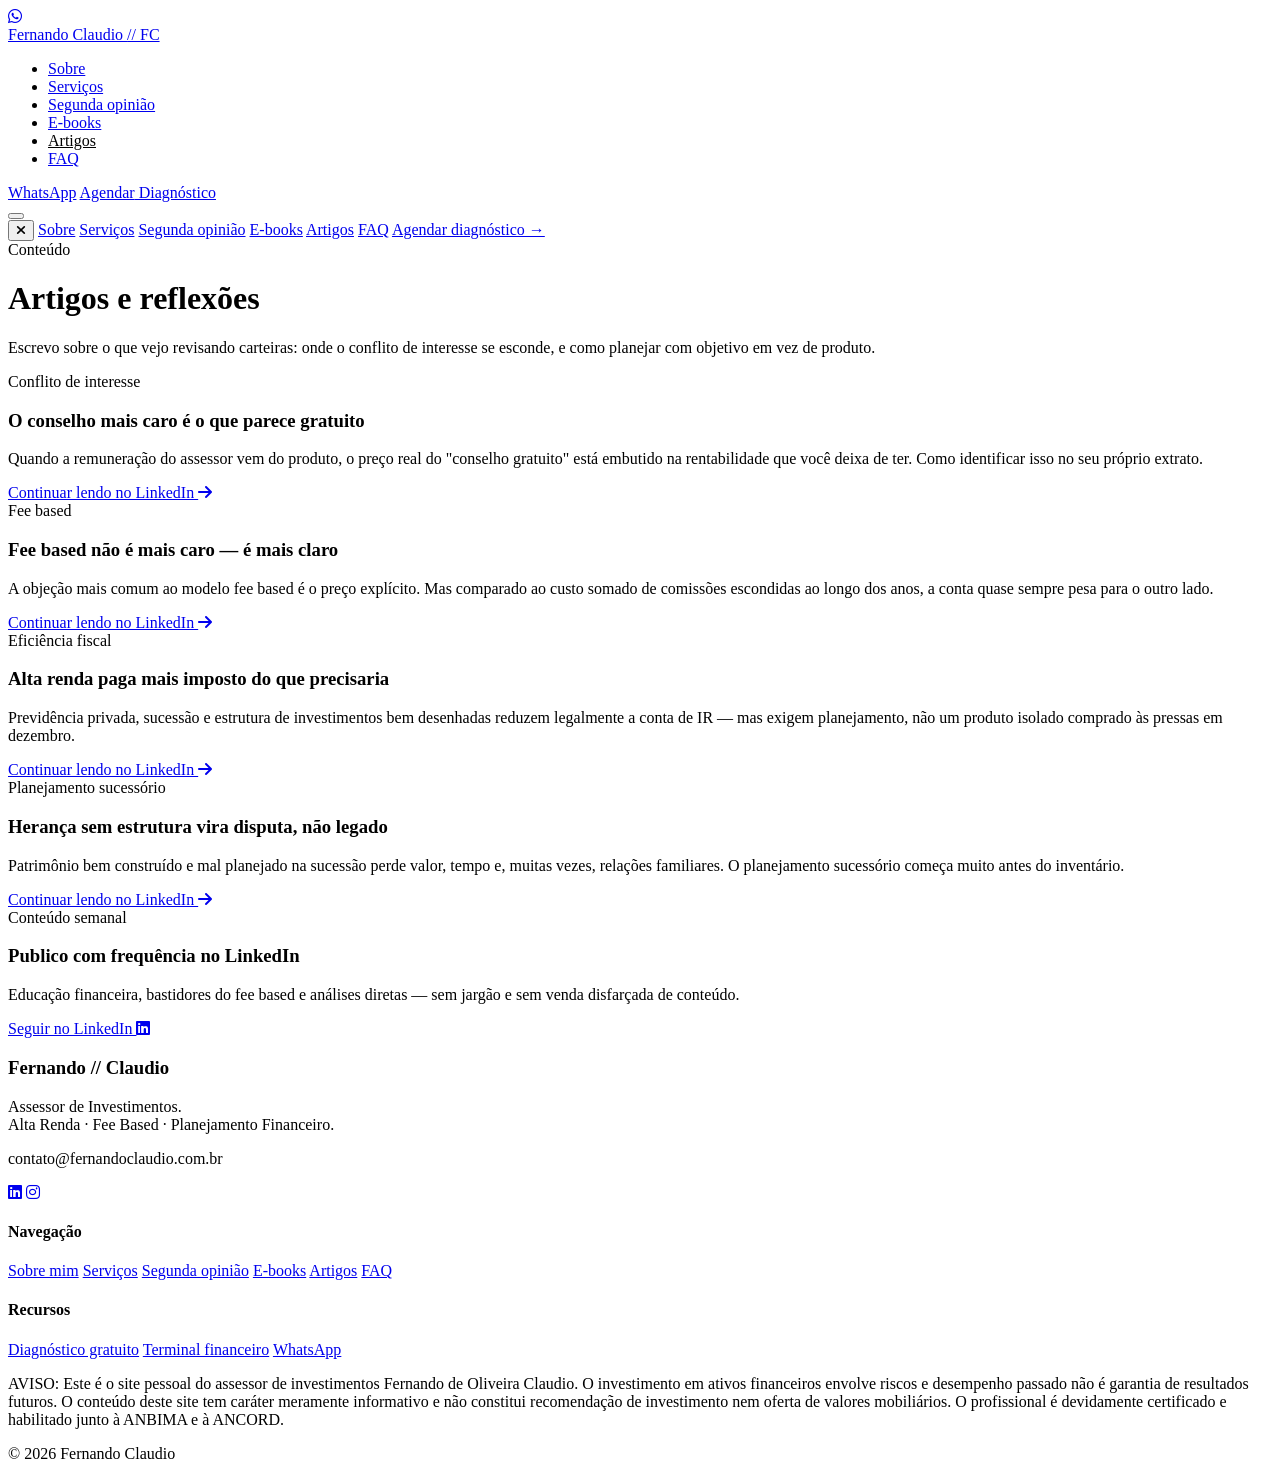
==== artigos.html @ 18c831c4 "Add artigos.html for article reflections" ====
<!DOCTYPE html>
<html lang="pt-br">
<head>
<meta charset="UTF-8">
<meta name="viewport" content="width=device-width, initial-scale=1.0">
<title>Artigos | Fernando Claudio</title>
<meta name="description" content="Reflexões sobre fee based, conflito de interesse, eficiência fiscal e planejamento patrimonial — direto, sem jargão.">
<link rel="canonical" href="https://www.fernandoclaudio.com.br/artigos.html">
<meta property="og:type" content="website">
<meta property="og:title" content="Artigos | Fernando Claudio">
<meta property="og:description" content="Reflexões sobre fee based, conflito de interesse e planejamento patrimonial.">
<meta property="og:image" content="https://www.fernandoclaudio.com.br/assets/fernando-perfil.jpg">

<link rel="preconnect" href="https://fonts.googleapis.com">
<link rel="preconnect" href="https://fonts.gstatic.com" crossorigin>
<link href="https://fonts.googleapis.com/css2?family=Source+Serif+4:ital,opsz,wght@0,8..60,400;0,8..60,500;1,8..60,400;1,8..60,500&family=Inter:wght@300;400;500;600&family=IBM+Plex+Mono:wght@400;500&display=swap" rel="stylesheet">
<link rel="stylesheet" href="https://cdnjs.cloudflare.com/ajax/libs/font-awesome/6.4.0/css/all.min.css">
<link rel="stylesheet" href="css/style.css">
</head>
<body>

<a href="https://api.whatsapp.com/send/?phone=5516981180180" class="whatsapp-float" target="_blank" aria-label="Falar no WhatsApp">
    <i class="fab fa-whatsapp"></i>
</a>

<!-- ══ NAVBAR ══ -->
<nav class="navbar scrolled" id="navbar">
    <div class="container navbar-inner">
        <a href="index.html" class="navbar-brand">Fernando Claudio <span class="mark">// FC</span></a>
        <ul class="navbar-links">
            <li><a href="index.html#sobre">Sobre</a></li>
            <li><a href="index.html#servicos">Serviços</a></li>
            <li><a href="index.html#segunda-opiniao">Segunda opinião</a></li>
            <li><a href="ebooks.html">E-books</a></li>
            <li><a href="artigos.html" style="color:var(--petrol-lt);">Artigos</a></li>
            <li><a href="index.html#faq">FAQ</a></li>
        </ul>
        <div class="navbar-cta">
            <a href="https://api.whatsapp.com/send/?phone=5516981180180" class="btn btn-ghost-dark" target="_blank">WhatsApp</a>
            <a href="https://calendly.com/soufernando/30min" class="btn btn-primary" target="_blank"><span class="long">Agendar</span> Diagnóstico</a>
        </div>
        <button class="hamburger" id="hamburger" aria-label="Abrir menu"><span></span><span></span><span></span></button>
    </div>
</nav>

<div class="mobile-menu" id="mobileMenu">
    <button class="mobile-close" id="mobileClose" aria-label="Fechar menu"><i class="fas fa-times"></i></button>
    <a href="index.html#sobre" class="mobile-link">Sobre</a>
    <a href="index.html#servicos" class="mobile-link">Serviços</a>
    <a href="index.html#segunda-opiniao" class="mobile-link">Segunda opinião</a>
    <a href="ebooks.html" class="mobile-link">E-books</a>
    <a href="artigos.html" class="mobile-link">Artigos</a>
    <a href="index.html#faq" class="mobile-link">FAQ</a>
    <a href="https://calendly.com/soufernando/30min" target="_blank" class="mm-cta">Agendar diagnóstico →</a>
</div>

<!-- ══ CABEÇALHO ══ -->
<header class="page-header">
    <div class="container">
        <div class="page-header-inner">
            <span class="eyebrow">Conteúdo</span>
            <h1>Artigos e <span class="accent">reflexões</span></h1>
            <p>Escrevo sobre o que vejo revisando carteiras: onde o conflito de interesse se esconde, e como planejar com objetivo em vez de produto.</p>
        </div>
    </div>
</header>

<!-- ══ GRID DE ARTIGOS ══ -->
<section class="section section--white">
    <div class="container">
        <div class="art-grid fade-up">

            <div class="art-card">
                <span class="art-tag">Conflito de interesse</span>
                <h3>O conselho mais caro é o que parece gratuito</h3>
                <p>Quando a remuneração do assessor vem do produto, o preço real do "conselho gratuito" está embutido na rentabilidade que você deixa de ter. Como identificar isso no seu próprio extrato.</p>
                <a href="https://www.linkedin.com/pulse/o-conselho-mais-caro-%C3%A9-que-parece-gratuito-de-oliveira-claudio-n7nff" target="_blank" class="readmore">Continuar lendo no LinkedIn <i class="fas fa-arrow-right"></i></a>
            </div>

            <div class="art-card">
                <span class="art-tag">Fee based</span>
                <h3>Fee based não é mais caro — é mais claro</h3>
                <p>A objeção mais comum ao modelo fee based é o preço explícito. Mas comparado ao custo somado de comissões escondidas ao longo dos anos, a conta quase sempre pesa para o outro lado.</p>
                <a href="https://www.linkedin.com/in/fernandodoc/" target="_blank" class="readmore">Continuar lendo no LinkedIn <i class="fas fa-arrow-right"></i></a>
            </div>

            <div class="art-card">
                <span class="art-tag">Eficiência fiscal</span>
                <h3>Alta renda paga mais imposto do que precisaria</h3>
                <p>Previdência privada, sucessão e estrutura de investimentos bem desenhadas reduzem legalmente a conta de IR — mas exigem planejamento, não um produto isolado comprado às pressas em dezembro.</p>
                <a href="https://www.linkedin.com/in/fernandodoc/" target="_blank" class="readmore">Continuar lendo no LinkedIn <i class="fas fa-arrow-right"></i></a>
            </div>

            <div class="art-card">
                <span class="art-tag">Planejamento sucessório</span>
                <h3>Herança sem estrutura vira disputa, não legado</h3>
                <p>Patrimônio bem construído e mal planejado na sucessão perde valor, tempo e, muitas vezes, relações familiares. O planejamento sucessório começa muito antes do inventário.</p>
                <a href="https://www.linkedin.com/in/fernandodoc/" target="_blank" class="readmore">Continuar lendo no LinkedIn <i class="fas fa-arrow-right"></i></a>
            </div>

        </div>

        <div class="art-follow fade-up" style="transition-delay:.1s;">
            <span class="eyebrow" style="justify-content:center;">Conteúdo semanal</span>
            <h3>Publico com frequência no LinkedIn</h3>
            <p>Educação financeira, bastidores do fee based e análises diretas — sem jargão e sem venda disfarçada de conteúdo.</p>
            <a href="https://www.linkedin.com/in/fernandodoc/" target="_blank" class="btn btn-primary">Seguir no LinkedIn <i class="fab fa-linkedin"></i></a>
        </div>
    </div>
</section>

<!-- ══ FOOTER ══ -->
<footer>
    <div class="container">
        <div class="footer-top">
            <div class="footer-brand">
                <h3>Fernando <span class="mark">// Claudio</span></h3>
                <p>Assessor de Investimentos.<br>Alta Renda · Fee Based · Planejamento Financeiro.</p>
                <p style="margin-top:8px;">contato@fernandoclaudio.com.br</p>
                <div class="footer-social">
                    <a href="https://www.linkedin.com/in/fernandodoc/" target="_blank" aria-label="LinkedIn"><i class="fab fa-linkedin"></i></a>
                    <a href="https://instagram.com/ofernandodoc" target="_blank" aria-label="Instagram"><i class="fab fa-instagram"></i></a>
                </div>
            </div>
            <div class="footer-col">
                <h4>Navegação</h4>
                <a href="index.html#sobre">Sobre mim</a>
                <a href="index.html#servicos">Serviços</a>
                <a href="index.html#segunda-opiniao">Segunda opinião</a>
                <a href="ebooks.html">E-books</a>
                <a href="artigos.html" class="active">Artigos</a>
                <a href="index.html#faq">FAQ</a>
            </div>
            <div class="footer-col">
                <h4>Recursos</h4>
                <a href="https://calendly.com/soufernando/30min" target="_blank">Diagnóstico gratuito</a>
                <a href="https://fernando-doc.streamlit.app/" target="_blank">Terminal financeiro</a>
                <a href="https://api.whatsapp.com/send/?phone=5516981180180" target="_blank">WhatsApp</a>
            </div>
        </div>
        <div class="footer-bottom">
            <p class="footer-compliance">
                AVISO: Este é o site pessoal do assessor de investimentos Fernando de Oliveira Claudio. O investimento em ativos financeiros envolve riscos e desempenho passado não é garantia de resultados futuros. O conteúdo deste site tem caráter meramente informativo e não constitui recomendação de investimento nem oferta de valores mobiliários. O profissional é devidamente certificado e habilitado junto à ANBIMA e à ANCORD.
            </p>
            <p class="footer-copy">© 2026 Fernando Claudio</p>
        </div>
    </div>
</footer>

<script src="js/main.js"></script>
</body>
</html>
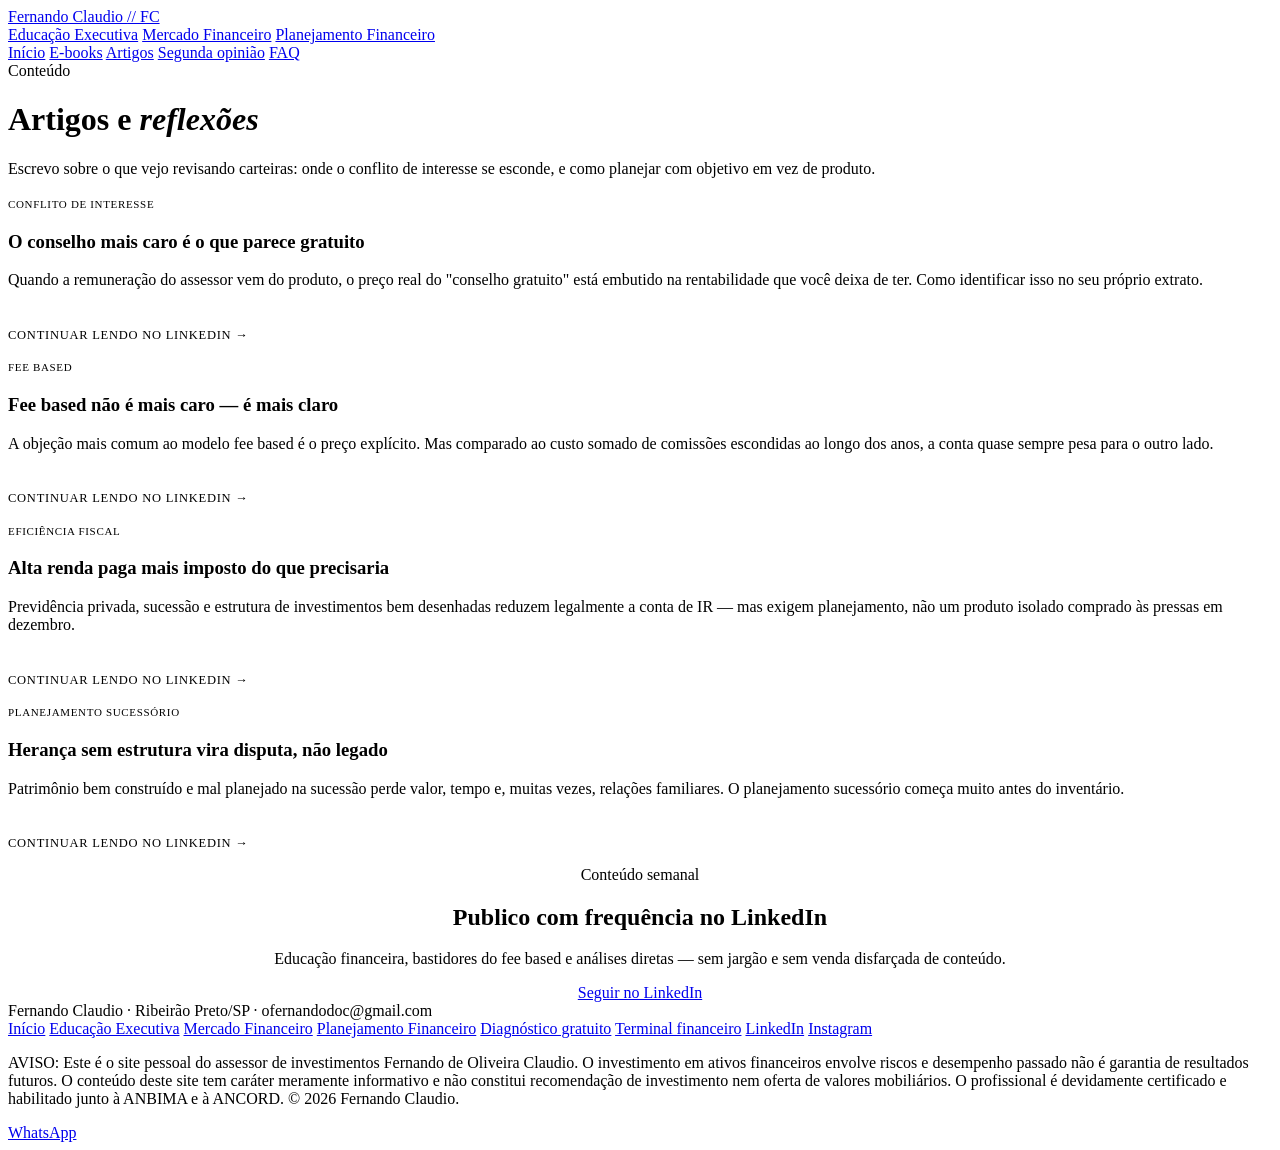
==== commit db1a9139: "Fix HTML structure and update meta tags" ====
--- a/artigos.html
+++ b/artigos.html
@@ -1,152 +1,114 @@
 <!DOCTYPE html>
-<html lang="pt-br">
+<html lang="pt-BR">
 <head>
-<meta charset="UTF-8">
-<meta name="viewport" content="width=device-width, initial-scale=1.0">
+<meta charset="utf-8">
+<meta name="viewport" content="width=device-width, initial-scale=1">
 <title>Artigos | Fernando Claudio</title>
 <meta name="description" content="Reflexões sobre fee based, conflito de interesse, eficiência fiscal e planejamento patrimonial — direto, sem jargão.">
 <link rel="canonical" href="https://www.fernandoclaudio.com.br/artigos.html">
 <meta property="og:type" content="website">
 <meta property="og:title" content="Artigos | Fernando Claudio">
 <meta property="og:description" content="Reflexões sobre fee based, conflito de interesse e planejamento patrimonial.">
+<meta property="og:url" content="https://www.fernandoclaudio.com.br/artigos.html">
 <meta property="og:image" content="https://www.fernandoclaudio.com.br/assets/fernando-perfil.jpg">
-
 <link rel="preconnect" href="https://fonts.googleapis.com">
 <link rel="preconnect" href="https://fonts.gstatic.com" crossorigin>
-<link href="https://fonts.googleapis.com/css2?family=Source+Serif+4:ital,opsz,wght@0,8..60,400;0,8..60,500;1,8..60,400;1,8..60,500&family=Inter:wght@300;400;500;600&family=IBM+Plex+Mono:wght@400;500&display=swap" rel="stylesheet">
-<link rel="stylesheet" href="https://cdnjs.cloudflare.com/ajax/libs/font-awesome/6.4.0/css/all.min.css">
-<link rel="stylesheet" href="css/style.css">
+<link href="https://fonts.googleapis.com/css2?family=Fraunces:ital,opsz,wght@0,9..144,400;0,9..144,500;0,9..144,600;1,9..144,400&family=IBM+Plex+Mono:wght@400;500&display=swap" rel="stylesheet">
+<link rel="stylesheet" href="css/fc.css">
+<style>.grade--2{grid-template-columns:1fr 1fr}.cartao .num{font-size:11px;text-transform:uppercase;letter-spacing:.06em}.ler{margin-top:auto;padding-top:8px;font-family:var(--mono);font-size:12.5px;text-transform:uppercase;letter-spacing:.06em;color:var(--jade);text-decoration:none;min-height:44px;display:inline-flex;align-items:center}.ler:hover{text-decoration:underline}@media(max-width:720px){.grade--2{grid-template-columns:1fr}}</style>
 </head>
 <body>
 
-<a href="https://api.whatsapp.com/send/?phone=5516981180180" class="whatsapp-float" target="_blank" aria-label="Falar no WhatsApp">
-    <i class="fab fa-whatsapp"></i>
-</a>
-
-<!-- ══ NAVBAR ══ -->
-<nav class="navbar scrolled" id="navbar">
-    <div class="container navbar-inner">
-        <a href="index.html" class="navbar-brand">Fernando Claudio <span class="mark">// FC</span></a>
-        <ul class="navbar-links">
-            <li><a href="index.html#sobre">Sobre</a></li>
-            <li><a href="index.html#servicos">Serviços</a></li>
-            <li><a href="index.html#segunda-opiniao">Segunda opinião</a></li>
-            <li><a href="ebooks.html">E-books</a></li>
-            <li><a href="artigos.html" style="color:var(--petrol-lt);">Artigos</a></li>
-            <li><a href="index.html#faq">FAQ</a></li>
-        </ul>
-        <div class="navbar-cta">
-            <a href="https://api.whatsapp.com/send/?phone=5516981180180" class="btn btn-ghost-dark" target="_blank">WhatsApp</a>
-            <a href="https://calendly.com/soufernando/30min" class="btn btn-primary" target="_blank"><span class="long">Agendar</span> Diagnóstico</a>
-        </div>
-        <button class="hamburger" id="hamburger" aria-label="Abrir menu"><span></span><span></span><span></span></button>
-    </div>
+<header class="topo">
+  <div class="wrap">
+    <a class="marca" href="index.html">Fernando Claudio <span>// FC</span></a>
+    <nav aria-label="Áreas">
+      <a href="educacao-executiva.html">Educação Executiva</a>
+      <a href="mercado-financeiro.html">Mercado Financeiro</a>
+      <a href="planejamento-financeiro.html">Planejamento Financeiro</a>
+    </nav>
+  </div>
+</header>
+<nav class="subnav" aria-label="Conteúdo">
+  <div class="wrap">
+    <a href="index.html">Início</a>
+    <a href="ebooks.html">E-books</a>
+    <a href="artigos.html" aria-current="page">Artigos</a>
+    <a href="planejamento-financeiro.html#segunda-opiniao">Segunda opinião</a>
+    <a href="planejamento-financeiro.html#faq">FAQ</a>
+  </div>
 </nav>
 
-<div class="mobile-menu" id="mobileMenu">
-    <button class="mobile-close" id="mobileClose" aria-label="Fechar menu"><i class="fas fa-times"></i></button>
-    <a href="index.html#sobre" class="mobile-link">Sobre</a>
-    <a href="index.html#servicos" class="mobile-link">Serviços</a>
-    <a href="index.html#segunda-opiniao" class="mobile-link">Segunda opinião</a>
-    <a href="ebooks.html" class="mobile-link">E-books</a>
-    <a href="artigos.html" class="mobile-link">Artigos</a>
-    <a href="index.html#faq" class="mobile-link">FAQ</a>
-    <a href="https://calendly.com/soufernando/30min" target="_blank" class="mm-cta">Agendar diagnóstico →</a>
-</div>
+<main>
+  <header class="cabecalho">
+    <div class="wrap">
+      <span class="carimbo mono">Conteúdo</span>
+      <h1>Artigos e <em>reflexões</em></h1>
+      <p class="lead">Escrevo sobre o que vejo revisando carteiras: onde o conflito de interesse se esconde, e como planejar com objetivo em vez de produto.</p>
+    </div>
+  </header>
 
-<!-- ══ CABEÇALHO ══ -->
-<header class="page-header">
-    <div class="container">
-        <div class="page-header-inner">
-            <span class="eyebrow">Conteúdo</span>
-            <h1>Artigos e <span class="accent">reflexões</span></h1>
-            <p>Escrevo sobre o que vejo revisando carteiras: onde o conflito de interesse se esconde, e como planejar com objetivo em vez de produto.</p>
-        </div>
+  <section class="bloco" style="border-top:0">
+    <div class="wrap">
+      <div class="grade grade--2">
+        <article class="cartao">
+          <span class="num">Conflito de interesse</span>
+          <h3>O conselho mais caro é o que parece gratuito</h3>
+          <p>Quando a remuneração do assessor vem do produto, o preço real do "conselho gratuito" está embutido na rentabilidade que você deixa de ter. Como identificar isso no seu próprio extrato.</p>
+          <a class="ler" href="https://www.linkedin.com/pulse/o-conselho-mais-caro-%C3%A9-que-parece-gratuito-de-oliveira-claudio-n7nff" target="_blank" rel="noopener">Continuar lendo no LinkedIn →</a>
+        </article>
+        <article class="cartao">
+          <span class="num">Fee based</span>
+          <h3>Fee based não é mais caro — é mais claro</h3>
+          <p>A objeção mais comum ao modelo fee based é o preço explícito. Mas comparado ao custo somado de comissões escondidas ao longo dos anos, a conta quase sempre pesa para o outro lado.</p>
+          <a class="ler" href="https://www.linkedin.com/in/fernandodoc/" target="_blank" rel="noopener">Continuar lendo no LinkedIn →</a>
+        </article>
+        <article class="cartao">
+          <span class="num">Eficiência fiscal</span>
+          <h3>Alta renda paga mais imposto do que precisaria</h3>
+          <p>Previdência privada, sucessão e estrutura de investimentos bem desenhadas reduzem legalmente a conta de IR — mas exigem planejamento, não um produto isolado comprado às pressas em dezembro.</p>
+          <a class="ler" href="https://www.linkedin.com/in/fernandodoc/" target="_blank" rel="noopener">Continuar lendo no LinkedIn →</a>
+        </article>
+        <article class="cartao">
+          <span class="num">Planejamento sucessório</span>
+          <h3>Herança sem estrutura vira disputa, não legado</h3>
+          <p>Patrimônio bem construído e mal planejado na sucessão perde valor, tempo e, muitas vezes, relações familiares. O planejamento sucessório começa muito antes do inventário.</p>
+          <a class="ler" href="https://www.linkedin.com/in/fernandodoc/" target="_blank" rel="noopener">Continuar lendo no LinkedIn →</a>
+        </article>
+      </div>
     </div>
-</header>
+  </section>
 
-<!-- ══ GRID DE ARTIGOS ══ -->
-<section class="section section--white">
-    <div class="container">
-        <div class="art-grid fade-up">
+  <section class="bloco bloco--escuro" style="text-align:center">
+    <div class="wrap">
+      <span class="mono">Conteúdo semanal</span>
+      <h2>Publico com frequência no LinkedIn</h2>
+      <p class="intro" style="margin-left:auto;margin-right:auto">Educação financeira, bastidores do fee based e análises diretas — sem jargão e sem venda disfarçada de conteúdo.</p>
+      <a class="btn btn--claro" href="https://www.linkedin.com/in/fernandodoc/" target="_blank" rel="noopener">Seguir no LinkedIn</a>
+    </div>
+  </section>
+</main>
 
-            <div class="art-card">
-                <span class="art-tag">Conflito de interesse</span>
-                <h3>O conselho mais caro é o que parece gratuito</h3>
-                <p>Quando a remuneração do assessor vem do produto, o preço real do "conselho gratuito" está embutido na rentabilidade que você deixa de ter. Como identificar isso no seu próprio extrato.</p>
-                <a href="https://www.linkedin.com/pulse/o-conselho-mais-caro-%C3%A9-que-parece-gratuito-de-oliveira-claudio-n7nff" target="_blank" class="readmore">Continuar lendo no LinkedIn <i class="fas fa-arrow-right"></i></a>
-            </div>
-
-            <div class="art-card">
-                <span class="art-tag">Fee based</span>
-                <h3>Fee based não é mais caro — é mais claro</h3>
-                <p>A objeção mais comum ao modelo fee based é o preço explícito. Mas comparado ao custo somado de comissões escondidas ao longo dos anos, a conta quase sempre pesa para o outro lado.</p>
-                <a href="https://www.linkedin.com/in/fernandodoc/" target="_blank" class="readmore">Continuar lendo no LinkedIn <i class="fas fa-arrow-right"></i></a>
-            </div>
-
-            <div class="art-card">
-                <span class="art-tag">Eficiência fiscal</span>
-                <h3>Alta renda paga mais imposto do que precisaria</h3>
-                <p>Previdência privada, sucessão e estrutura de investimentos bem desenhadas reduzem legalmente a conta de IR — mas exigem planejamento, não um produto isolado comprado às pressas em dezembro.</p>
-                <a href="https://www.linkedin.com/in/fernandodoc/" target="_blank" class="readmore">Continuar lendo no LinkedIn <i class="fas fa-arrow-right"></i></a>
-            </div>
-
-            <div class="art-card">
-                <span class="art-tag">Planejamento sucessório</span>
-                <h3>Herança sem estrutura vira disputa, não legado</h3>
-                <p>Patrimônio bem construído e mal planejado na sucessão perde valor, tempo e, muitas vezes, relações familiares. O planejamento sucessório começa muito antes do inventário.</p>
-                <a href="https://www.linkedin.com/in/fernandodoc/" target="_blank" class="readmore">Continuar lendo no LinkedIn <i class="fas fa-arrow-right"></i></a>
-            </div>
-
-        </div>
-
-        <div class="art-follow fade-up" style="transition-delay:.1s;">
-            <span class="eyebrow" style="justify-content:center;">Conteúdo semanal</span>
-            <h3>Publico com frequência no LinkedIn</h3>
-            <p>Educação financeira, bastidores do fee based e análises diretas — sem jargão e sem venda disfarçada de conteúdo.</p>
-            <a href="https://www.linkedin.com/in/fernandodoc/" target="_blank" class="btn btn-primary">Seguir no LinkedIn <i class="fab fa-linkedin"></i></a>
-        </div>
+<footer>
+  <div class="wrap">
+    <div class="linha">
+      <span>Fernando Claudio · Ribeirão Preto/SP · ofernandodoc@gmail.com</span>
+      <nav aria-label="Rodapé">
+        <a href="index.html">Início</a>
+        <a href="educacao-executiva.html">Educação Executiva</a>
+        <a href="mercado-financeiro.html">Mercado Financeiro</a>
+        <a href="planejamento-financeiro.html">Planejamento Financeiro</a>
+        <a href="https://calendly.com/soufernando/30min" target="_blank" rel="noopener">Diagnóstico gratuito</a>
+        <a href="https://fernando-doc.streamlit.app/" target="_blank" rel="noopener">Terminal financeiro</a>
+        <a href="https://www.linkedin.com/in/fernandodoc/" target="_blank" rel="noopener">LinkedIn</a>
+        <a href="https://instagram.com/ofernandodoc" target="_blank" rel="noopener">Instagram</a>
+      </nav>
     </div>
-</section>
-
-<!-- ══ FOOTER ══ -->
-<footer>
-    <div class="container">
-        <div class="footer-top">
-            <div class="footer-brand">
-                <h3>Fernando <span class="mark">// Claudio</span></h3>
-                <p>Assessor de Investimentos.<br>Alta Renda · Fee Based · Planejamento Financeiro.</p>
-                <p style="margin-top:8px;">contato@fernandoclaudio.com.br</p>
-                <div class="footer-social">
-                    <a href="https://www.linkedin.com/in/fernandodoc/" target="_blank" aria-label="LinkedIn"><i class="fab fa-linkedin"></i></a>
-                    <a href="https://instagram.com/ofernandodoc" target="_blank" aria-label="Instagram"><i class="fab fa-instagram"></i></a>
-                </div>
-            </div>
-            <div class="footer-col">
-                <h4>Navegação</h4>
-                <a href="index.html#sobre">Sobre mim</a>
-                <a href="index.html#servicos">Serviços</a>
-                <a href="index.html#segunda-opiniao">Segunda opinião</a>
-                <a href="ebooks.html">E-books</a>
-                <a href="artigos.html" class="active">Artigos</a>
-                <a href="index.html#faq">FAQ</a>
-            </div>
-            <div class="footer-col">
-                <h4>Recursos</h4>
-                <a href="https://calendly.com/soufernando/30min" target="_blank">Diagnóstico gratuito</a>
-                <a href="https://fernando-doc.streamlit.app/" target="_blank">Terminal financeiro</a>
-                <a href="https://api.whatsapp.com/send/?phone=5516981180180" target="_blank">WhatsApp</a>
-            </div>
-        </div>
-        <div class="footer-bottom">
-            <p class="footer-compliance">
-                AVISO: Este é o site pessoal do assessor de investimentos Fernando de Oliveira Claudio. O investimento em ativos financeiros envolve riscos e desempenho passado não é garantia de resultados futuros. O conteúdo deste site tem caráter meramente informativo e não constitui recomendação de investimento nem oferta de valores mobiliários. O profissional é devidamente certificado e habilitado junto à ANBIMA e à ANCORD.
-            </p>
-            <p class="footer-copy">© 2026 Fernando Claudio</p>
-        </div>
-    </div>
+    <p class="aviso">AVISO: Este é o site pessoal do assessor de investimentos Fernando de Oliveira Claudio. O investimento em ativos financeiros envolve riscos e desempenho passado não é garantia de resultados futuros. O conteúdo deste site tem caráter meramente informativo e não constitui recomendação de investimento nem oferta de valores mobiliários. O profissional é devidamente certificado e habilitado junto à ANBIMA e à ANCORD. © 2026 Fernando Claudio.</p>
+  </div>
 </footer>
 
-<script src="js/main.js"></script>
+<a class="wa" href="https://api.whatsapp.com/send/?phone=5516981180180" target="_blank" rel="noopener" aria-label="Falar no WhatsApp">WhatsApp</a>
+
 </body>
 </html>
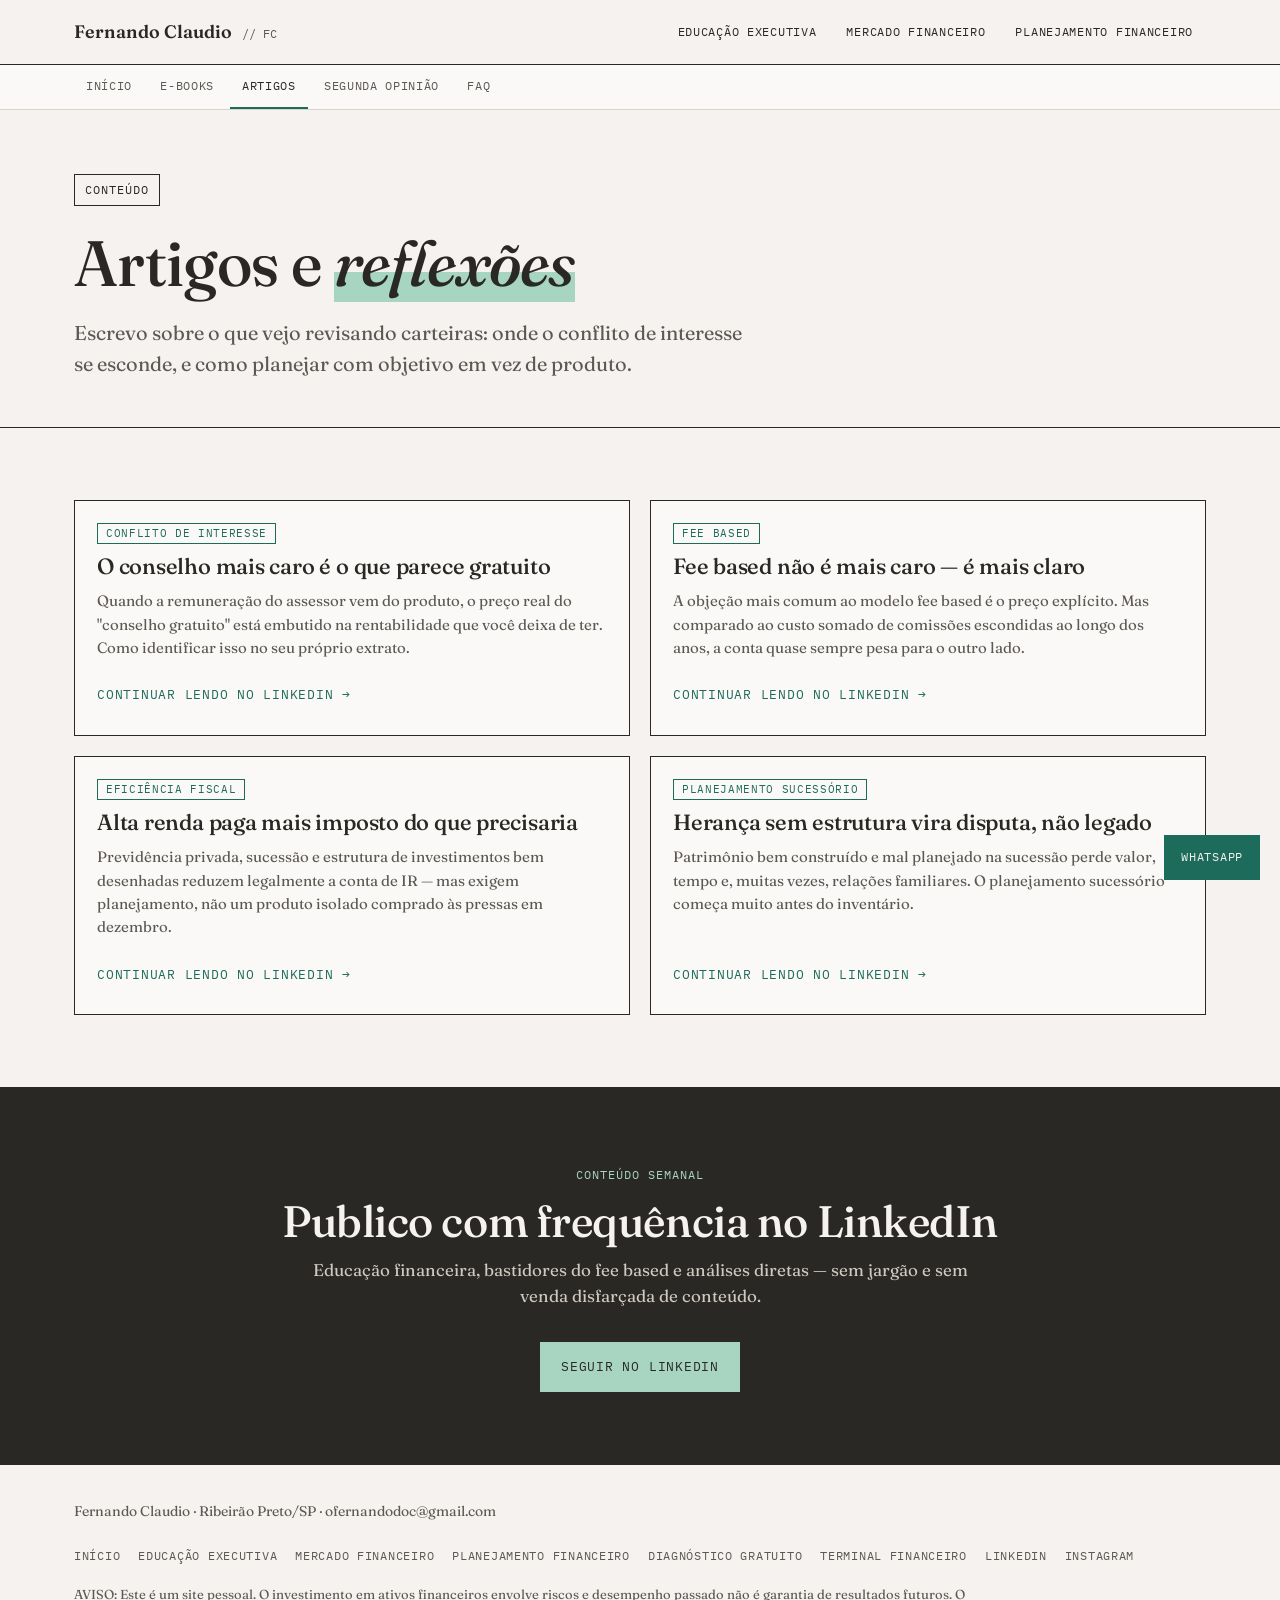
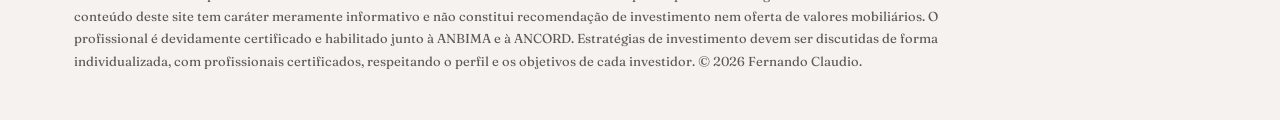
==== commit 5186309f: "Revise investment warning text in artigos.html Updated warning message to clarify investment strateg" ====
--- a/artigos.html
+++ b/artigos.html
@@ -104,7 +104,7 @@
         <a href="https://instagram.com/ofernandodoc" target="_blank" rel="noopener">Instagram</a>
       </nav>
     </div>
-    <p class="aviso">AVISO: Este é o site pessoal do assessor de investimentos Fernando de Oliveira Claudio. O investimento em ativos financeiros envolve riscos e desempenho passado não é garantia de resultados futuros. O conteúdo deste site tem caráter meramente informativo e não constitui recomendação de investimento nem oferta de valores mobiliários. O profissional é devidamente certificado e habilitado junto à ANBIMA e à ANCORD. © 2026 Fernando Claudio.</p>
+    <p class="aviso">AVISO: Este é um site pessoal. O investimento em ativos financeiros envolve riscos e desempenho passado não é garantia de resultados futuros. O conteúdo deste site tem caráter meramente informativo e não constitui recomendação de investimento nem oferta de valores mobiliários. O profissional é devidamente certificado e habilitado junto à ANBIMA e à ANCORD. Estratégias de investimento devem ser discutidas de forma individualizada, com profissionais certificados, respeitando o perfil e os objetivos de cada investidor. © 2026 Fernando Claudio.</p>
   </div>
 </footer>
 
--- a/css/fc.css
+++ b/css/fc.css
@@ -0,0 +1,183 @@
+/* =========================================================
+   Fernando Cláudio — sistema visual "documento auditado"
+   Paleta: bege #F5F2EF · papel #FBF9F7 · tinta #2A2824 · jade #1D6B5A · jade claro #A8D5C2
+   Fontes: Fraunces (texto e títulos) · IBM Plex Mono (rótulos)
+   ========================================================= */
+:root{
+  --bege:#F5F2EF; --papel:#FBF9F7; --tinta:#2A2824; --tinta-2:#5C5853; --linha:#D9D3CC;
+  --jade:#1D6B5A; --jade-claro:#A8D5C2; --escuro-linha:#4a4741; --escuro-texto:#CFC9C1;
+  --serif:"Fraunces",Georgia,serif; --mono:"IBM Plex Mono",ui-monospace,monospace;
+  --max:1180px;
+}
+*{box-sizing:border-box}
+html{scroll-behavior:smooth}
+body{margin:0;background:var(--bege);color:var(--tinta);font-family:var(--serif);font-size:17px;line-height:1.55;-webkit-font-smoothing:antialiased}
+a{color:inherit}
+img{max-width:100%;display:block}
+.wrap{max-width:var(--max);margin:0 auto;padding:0 24px}
+.mono{font-family:var(--mono);font-size:12px;letter-spacing:.08em;text-transform:uppercase}
+h1,h2,h3,h4{font-weight:500;letter-spacing:-.01em;margin:0}
+:focus-visible{outline:2px solid var(--jade);outline-offset:3px}
+
+/* ---------- topo ---------- */
+.topo{border-bottom:1px solid var(--tinta);background:var(--bege);position:sticky;top:0;z-index:20}
+.topo .wrap{display:flex;align-items:center;justify-content:space-between;height:64px;gap:16px}
+.marca{font-weight:600;text-decoration:none;font-size:18px;white-space:nowrap}
+.marca span{font-family:var(--mono);font-size:12px;font-weight:400;color:var(--tinta-2);margin-left:6px}
+.topo nav{display:flex;gap:4px}
+.topo nav a{font-family:var(--mono);font-size:12px;text-transform:uppercase;letter-spacing:.06em;text-decoration:none;padding:8px 12px;border:1px solid transparent}
+.topo nav a:hover{border-color:var(--tinta)}
+.topo nav a[aria-current]{border-color:var(--tinta);background:var(--jade-claro)}
+
+/* sub-navegação da página */
+.subnav{border-bottom:1px solid var(--linha);background:var(--papel)}
+.subnav .wrap{display:flex;gap:4px;overflow-x:auto;scrollbar-width:none}
+.subnav .wrap::-webkit-scrollbar{display:none}
+@media (max-width:1024px){.subnav .wrap{-webkit-mask-image:linear-gradient(90deg,#000 85%,transparent);mask-image:linear-gradient(90deg,#000 85%,transparent);padding-right:48px}}
+.subnav a{font-family:var(--mono);font-size:11.5px;text-transform:uppercase;letter-spacing:.06em;text-decoration:none;padding:12px 12px;white-space:nowrap;color:var(--tinta-2);border-bottom:2px solid transparent}
+.subnav a:hover{color:var(--tinta);border-bottom-color:var(--jade)}
+.subnav a[aria-current]{color:var(--tinta);border-bottom-color:var(--jade)}
+
+/* ---------- botões ---------- */
+.btn{font-family:var(--mono);font-size:13px;text-transform:uppercase;letter-spacing:.06em;display:inline-block;padding:14px 20px;border:1px solid var(--tinta);background:var(--tinta);color:var(--bege);text-decoration:none;cursor:pointer;text-align:center}
+.btn:hover{background:var(--jade);border-color:var(--jade);color:var(--bege)}
+.btn--linha{background:transparent;color:var(--tinta)}
+.btn--linha:hover{background:var(--tinta);border-color:var(--tinta);color:var(--jade-claro)}
+.btn--claro{background:var(--jade-claro);border-color:var(--jade-claro);color:var(--tinta)}
+.btn--claro:hover{background:var(--bege);border-color:var(--bege);color:var(--tinta)}
+.acoes{display:flex;gap:12px;flex-wrap:wrap}
+
+/* ---------- blocos ---------- */
+.bloco{padding:72px 0;border-top:1px solid var(--tinta)}
+.bloco--papel{background:var(--papel)}
+.bloco--escuro{background:var(--tinta);color:var(--bege);border-top-color:var(--tinta)}
+.bloco--escuro .mono{color:var(--jade-claro)}
+.bloco--escuro .intro,.bloco--escuro p{color:var(--escuro-texto)}
+.bloco h2{font-size:clamp(30px,4vw,44px);line-height:1.1;margin-top:10px}
+.intro{color:var(--tinta-2);max-width:60ch;margin:12px 0 32px}
+.head{display:flex;justify-content:space-between;align-items:end;gap:24px;flex-wrap:wrap;margin-bottom:28px}
+
+/* cabeçalho de página interna */
+.cabecalho{padding:64px 0 48px;border-bottom:1px solid var(--tinta)}
+.carimbo{display:inline-block;border:1px solid var(--tinta);padding:6px 10px;margin-bottom:24px}
+.cabecalho h1{font-size:clamp(38px,5.5vw,64px);line-height:1.04;max-width:18ch}
+.cabecalho h1 em,.marcado{font-style:italic;background:linear-gradient(transparent 62%,var(--jade-claro) 62%)}
+.cabecalho p.lead{font-size:20px;color:var(--tinta-2);max-width:52ch;margin:20px 0 0}
+
+/* documento (extrato / comparativo) */
+.doc{border:1px solid var(--tinta);background:var(--papel);font-family:var(--mono);font-size:13px}
+.doc__head{display:flex;justify-content:space-between;align-items:center;padding:10px 14px;border-bottom:1px solid var(--tinta);font-size:11.5px;text-transform:uppercase;letter-spacing:.06em}
+.doc__head .pontos{display:flex;gap:5px}
+.doc__head .pontos i{width:7px;height:7px;border:1px solid var(--tinta);display:block}
+.doc__linha{display:flex;justify-content:space-between;gap:14px;padding:11px 14px;border-bottom:1px dashed var(--linha)}
+.doc__linha:last-child{border-bottom:0}
+.doc__linha .val{text-align:right;color:var(--tinta-2)}
+.doc__linha.risco .lbl{text-decoration:line-through;text-decoration-color:var(--tinta-2);color:var(--tinta-2)}
+.doc__linha.ok .lbl{font-weight:500}
+.doc__linha.ok .val{color:var(--jade)}
+.selo-doc{display:inline-block;font-size:11px;text-transform:uppercase;letter-spacing:.06em;padding:1px 6px;margin-left:6px;border:1px solid currentColor}
+.doc__pe{display:flex;justify-content:space-between;padding:10px 14px;border-top:1px solid var(--tinta);font-size:11.5px;text-transform:uppercase;letter-spacing:.06em;color:var(--tinta-2)}
+
+/* ficha / registro */
+.registro{border:1px solid var(--tinta);background:var(--papel)}
+.registro h3{font-family:var(--mono);font-size:12px;letter-spacing:.08em;text-transform:uppercase;padding:12px 16px;border-bottom:1px solid var(--tinta);font-weight:500}
+.registro dl{margin:0;display:grid;grid-template-columns:auto 1fr}
+.registro dt,.registro dd{margin:0;padding:10px 16px;border-bottom:1px solid var(--linha);font-size:15px}
+.registro dt{font-family:var(--mono);font-size:11px;text-transform:uppercase;letter-spacing:.06em;color:var(--tinta-2);padding-top:13px}
+.registro dl > :nth-last-child(-n+2){border-bottom:0}
+
+/* foto com moldura */
+.foto{border:1px solid var(--tinta);background:var(--papel);padding:10px;margin:0}
+.foto img{width:100%;height:auto;object-fit:cover}
+.foto figcaption{font-family:var(--mono);font-size:11px;text-transform:uppercase;letter-spacing:.06em;color:var(--tinta-2);padding:10px 4px 2px;display:flex;justify-content:space-between;gap:12px}
+
+/* cards genéricos */
+.grade{display:grid;grid-template-columns:repeat(3,1fr);gap:20px}
+.grade--4{grid-template-columns:repeat(4,1fr)}
+.cartao{background:var(--papel);border:1px solid var(--tinta);padding:22px;display:flex;flex-direction:column;gap:10px}
+.cartao h3{font-size:22px;line-height:1.15}
+.cartao p{margin:0;font-size:15px;color:var(--tinta-2)}
+.cartao .num{font-family:var(--mono);font-size:12px;color:var(--jade);border:1px solid var(--jade);padding:1px 8px;align-self:flex-start}
+.bloco--escuro .cartao{background:transparent;border-color:var(--escuro-linha)}
+.bloco--escuro .cartao p{color:var(--escuro-texto)}
+.bloco--escuro .cartao .num{color:var(--jade-claro);border-color:var(--jade-claro)}
+
+/* faixa de dados (trust bar) */
+.faixa{display:grid;grid-template-columns:repeat(4,1fr);border:1px solid var(--tinta);background:var(--papel);margin-top:32px}
+.faixa div{padding:14px 16px;border-right:1px solid var(--linha)}
+.faixa div:last-child{border-right:0}
+.faixa strong{display:block;font-family:var(--mono);font-size:13px;font-weight:500}
+.faixa span{font-size:14px;color:var(--tinta-2)}
+
+/* passos */
+.passos{list-style:none;margin:0;padding:0;counter-reset:p}
+.passos li{display:grid;grid-template-columns:48px 1fr;gap:12px;padding:16px 0;border-bottom:1px solid var(--escuro-linha)}
+.passos li::before{counter-increment:p;content:"0" counter(p);font-family:var(--mono);font-size:12px;color:var(--jade-claro);padding-top:4px}
+.passos h4{font-size:20px}
+.passos p{margin:4px 0 0;font-size:15px}
+
+/* e-books */
+.livros{display:grid;grid-template-columns:repeat(3,1fr);gap:20px}
+.livro{border:1px solid var(--tinta);background:var(--papel);text-decoration:none;display:flex;flex-direction:column}
+.livro__capa{background:var(--tinta);color:var(--bege);padding:22px;min-height:190px;display:flex;flex-direction:column;justify-content:space-between;gap:16px}
+.livro__capa .barra{width:34px;height:5px;background:var(--jade-claro)}
+.livro__capa .tag{font-family:var(--mono);font-size:11px;text-transform:uppercase;letter-spacing:.06em;color:var(--jade-claro);margin-top:12px;display:block}
+.livro__capa strong{font-weight:500;font-size:23px;line-height:1.15}
+.livro__corpo{padding:20px 22px;display:flex;flex-direction:column;gap:10px;flex:1}
+.livro__meta{font-family:var(--mono);font-size:11.5px;text-transform:uppercase;letter-spacing:.06em;color:var(--tinta-2)}
+.livro__corpo p{margin:0;font-size:15px;color:var(--tinta-2)}
+.livro__cta{margin-top:auto;font-family:var(--mono);font-size:12.5px;text-transform:uppercase;letter-spacing:.06em;color:var(--jade);padding-top:8px}
+.livro:hover{box-shadow:6px 6px 0 var(--jade);transform:translate(-3px,-3px)}
+.livro{transition:transform .15s ease, box-shadow .15s ease}
+.livro--breve{border-style:dashed;background:transparent;justify-content:center;padding:28px;gap:10px}
+.livro--breve:hover{box-shadow:none;transform:none}
+.livro--breve p{margin:0;color:var(--tinta-2);font-size:15px}
+
+/* FAQ */
+.faq details{border-bottom:1px solid var(--tinta);padding:18px 0}
+.faq summary{cursor:pointer;font-size:20px;list-style:none;display:flex;justify-content:space-between;gap:16px;align-items:center}
+.faq summary::-webkit-details-marker{display:none}
+.faq summary::after{content:"+";font-family:var(--mono);font-size:18px;color:var(--jade)}
+.faq details[open] summary::after{content:"−"}
+.faq p{margin:12px 0 0;color:var(--tinta-2);max-width:72ch}
+.bloco--escuro.faq details{border-bottom-color:var(--escuro-linha)}
+
+/* rodapé */
+footer{border-top:1px solid var(--tinta);padding:36px 0 48px;font-size:14px;color:var(--tinta-2)}
+footer .linha{display:flex;justify-content:space-between;gap:24px;flex-wrap:wrap;margin-bottom:18px}
+footer nav{display:flex;gap:18px;flex-wrap:wrap}
+footer nav a{text-decoration:none;font-family:var(--mono);font-size:12px;text-transform:uppercase;letter-spacing:.06em}
+footer nav a:hover{color:var(--jade)}
+footer .aviso{font-size:13px;line-height:1.7;max-width:900px;margin:0}
+
+/* WhatsApp fixo */
+.wa{position:fixed;right:20px;bottom:20px;z-index:30;font-family:var(--mono);font-size:12px;text-transform:uppercase;letter-spacing:.06em;background:var(--jade);color:var(--bege);text-decoration:none;padding:12px 16px;border:1px solid var(--jade)}
+.wa:hover{background:var(--tinta);border-color:var(--tinta)}
+
+/* ---------- responsivo ---------- */
+@media (max-width:980px){
+  .grade,.livros{grid-template-columns:1fr 1fr}
+  .grade--4{grid-template-columns:1fr 1fr}
+  .faixa{grid-template-columns:1fr 1fr}
+  .faixa div:nth-child(2){border-right:0}
+  .faixa div:nth-child(-n+2){border-bottom:1px solid var(--linha)}
+}
+@media (max-width:1024px), (pointer:coarse){
+  .topo nav a,.marca{min-height:44px;display:inline-flex;align-items:center}
+  .subnav a{min-height:44px;display:inline-flex;align-items:center}
+  footer nav a{min-height:44px;display:inline-flex;align-items:center}
+  .btn{min-height:48px;display:inline-flex;align-items:center;justify-content:center}
+  .faq summary{min-height:44px}
+}
+@media (max-width:720px){
+  body{font-size:16px}
+  .topo{position:static}
+  .topo .wrap{height:auto;flex-direction:column;align-items:flex-start;padding-top:12px;padding-bottom:10px;gap:8px}
+  .topo nav{flex-wrap:wrap}
+  .topo nav a{padding:0 10px;font-size:11px;border-color:var(--linha)}
+  .grade,.grade--4,.livros{grid-template-columns:1fr}
+  .bloco{padding:56px 0}
+  .cabecalho{padding:44px 0 36px}
+  .acoes .btn{width:100%}
+  .wa{right:12px;bottom:12px;padding:10px 12px}
+}
